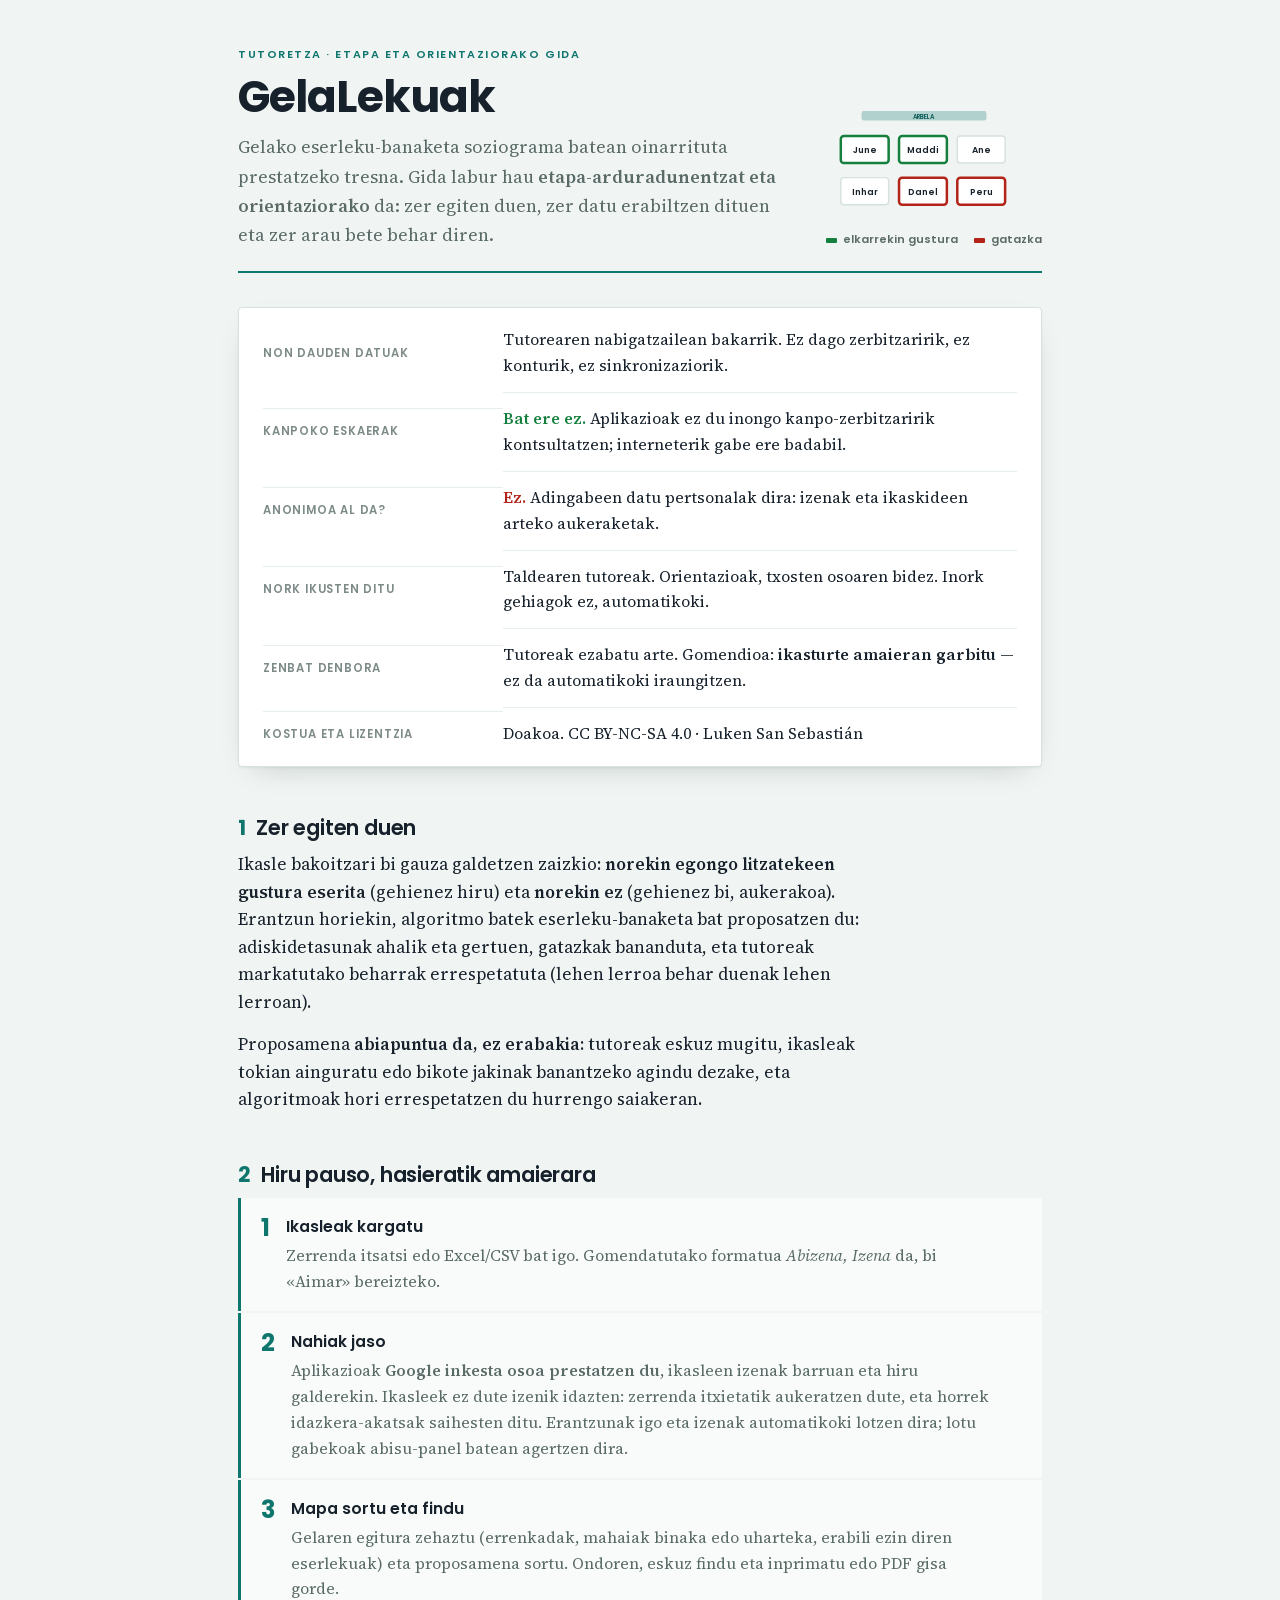
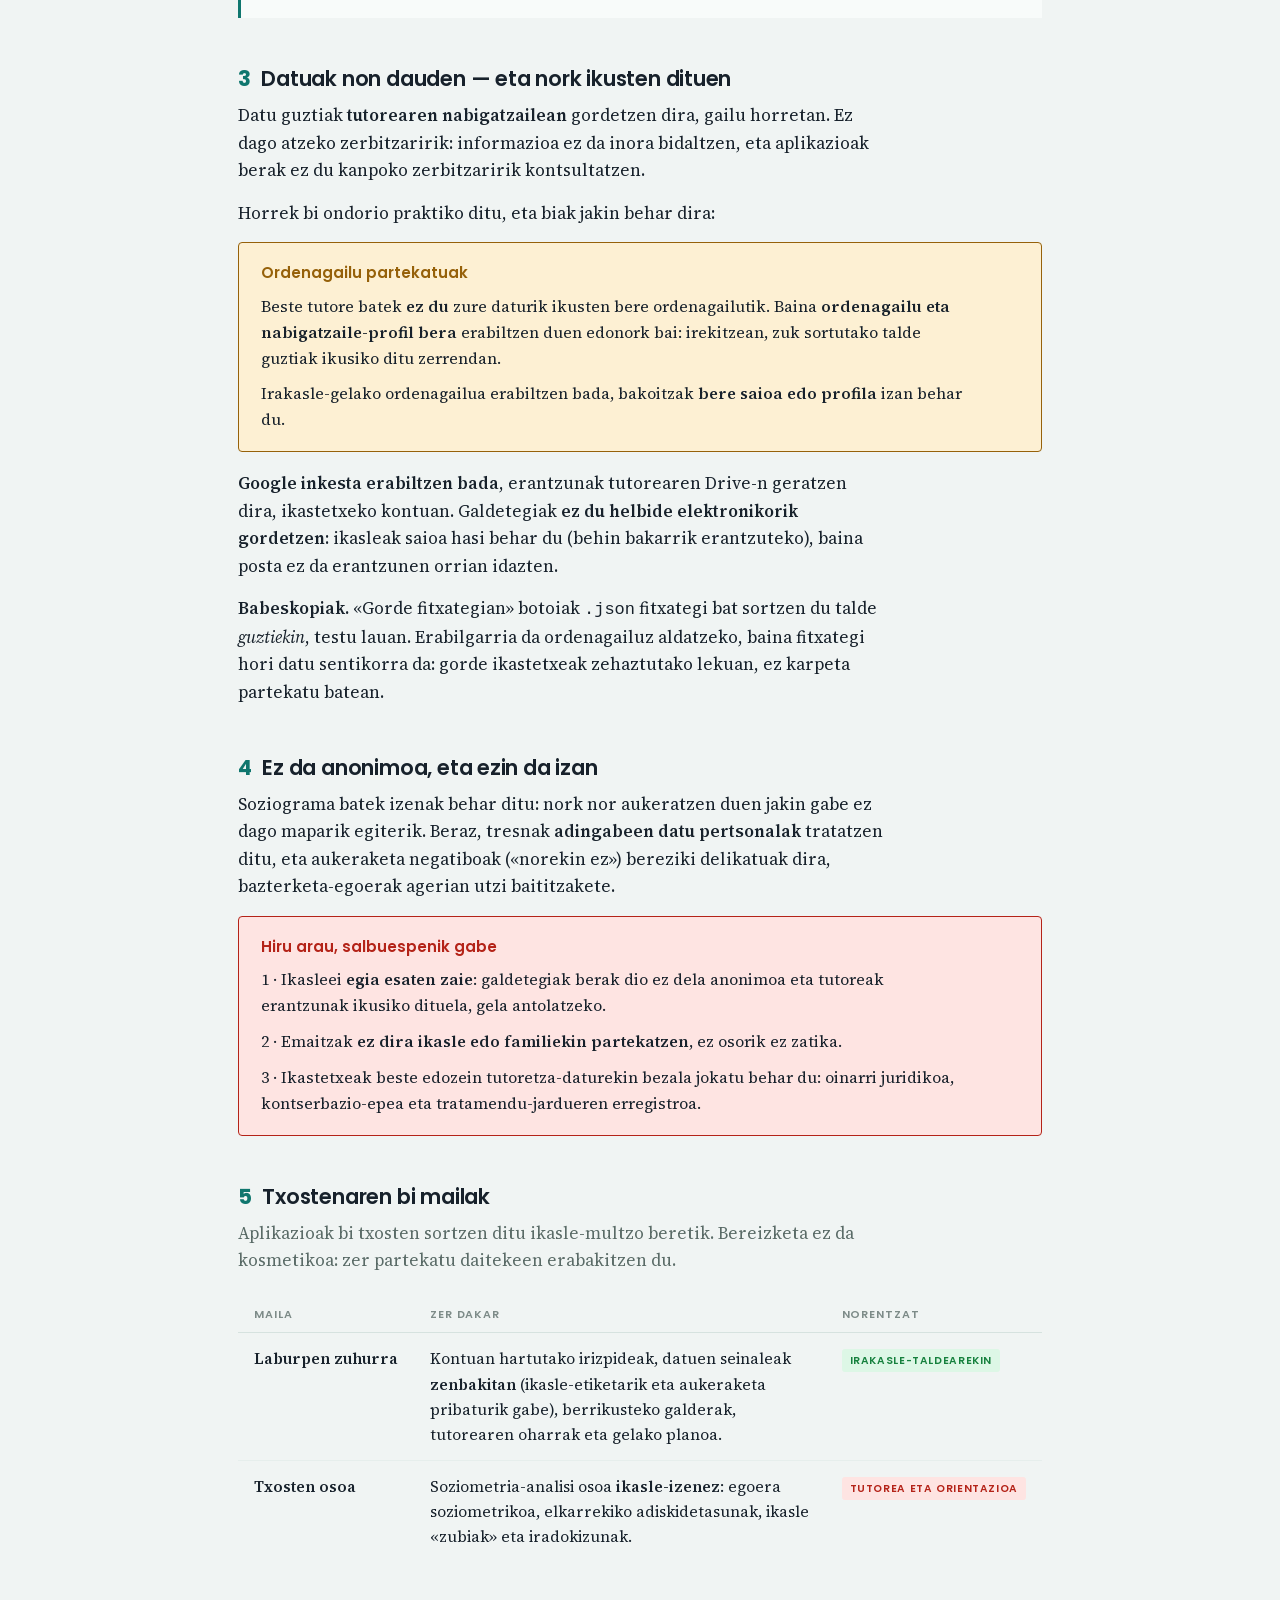
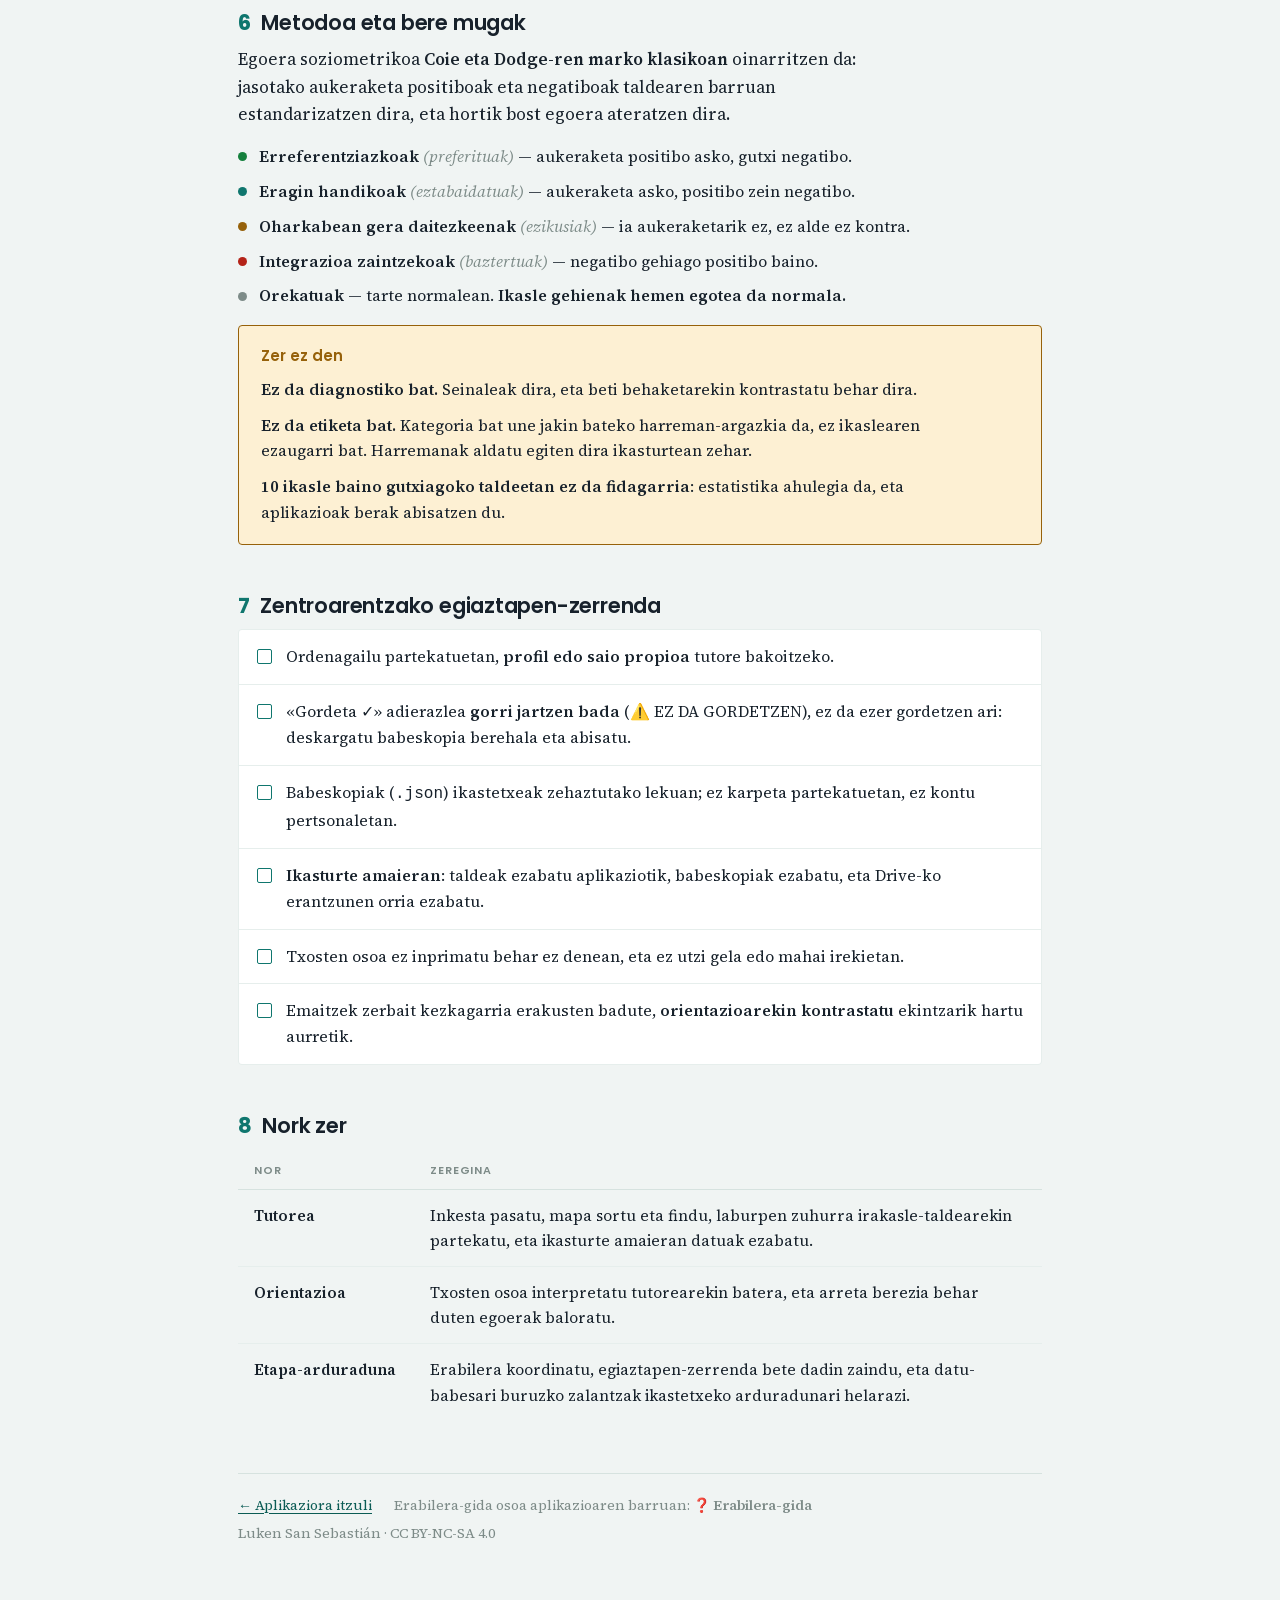
==== eskuliburua.html @ a00d3295 "Etapa eta orientaziorako gida gehitu (eskuliburua.html) Koordinaziorako gida labur bat, tutoreen era" ====
<!DOCTYPE html>
<html lang="eu">
<head>
<meta charset="UTF-8">
<meta name="viewport" content="width=device-width, initial-scale=1">
<title>GelaLekuak eskuliburua — etapa eta orientaziorako</title>
<meta name="description" content="Etapa-arduradunentzat eta orientaziorako gida laburra: zer egiten duen GelaLekuak-ek, zer datu erabiltzen dituen eta zer arau bete behar diren.">
<meta name="author" content="Luken San Sebastián (luken@lasalledonostia.com)">
<meta name="license" content="CC BY-NC-SA 4.0">
<link href="assets/fonts/fonts.css" rel="stylesheet">
<!--
  GelaLekuak — etapa eta orientaziorako gida
  © 2026 Luken San Sebastián · CC BY-NC-SA 4.0
  Menpekotasunik gabe: ez du kanpoko zerbitzaririk kontsultatzen.
-->
<style>
:root{
  --ink:#17212b;
  --muted:#5a6b67;
  --faint:#7d8b88;
  --line:#d6e2df;
  --line-soft:#e6eeec;
  --bg:#f0f4f3;
  --card:#ffffff;
  --paper:#f8fbfa;
  --primary:#0f766e;
  --primary-deep:#0b5c55;
  --primary-soft:#d6f1ed;
  --green:#15803d;
  --green-soft:#ddf7e6;
  --red:#b42318;
  --red-soft:#feE4e2;
  --amber:#96610a;
  --amber-soft:#fdf0d3;
  --shadow:0 1px 2px rgba(16,40,36,.05), 0 10px 30px -18px rgba(16,40,36,.35);
}
@media (prefers-color-scheme: dark){
  :root:not([data-theme="light"]){
    --ink:#e7efec;
    --muted:#9fb2ae;
    --faint:#7f918d;
    --line:#2b3a37;
    --line-soft:#243130;
    --bg:#0e1615;
    --card:#161f1e;
    --paper:#131c1b;
    --primary:#43c5b7;
    --primary-deep:#7ce0d3;
    --primary-soft:#123330;
    --green:#5ad088;
    --green-soft:#12301f;
    --red:#f79288;
    --red-soft:#381916;
    --amber:#e3ab53;
    --amber-soft:#33260f;
    --shadow:0 1px 2px rgba(0,0,0,.4), 0 12px 34px -20px rgba(0,0,0,.9);
  }
}
:root[data-theme="dark"]{
  --ink:#e7efec;
  --muted:#9fb2ae;
  --faint:#7f918d;
  --line:#2b3a37;
  --line-soft:#243130;
  --bg:#0e1615;
  --card:#161f1e;
  --paper:#131c1b;
  --primary:#43c5b7;
  --primary-deep:#7ce0d3;
  --primary-soft:#123330;
  --green:#5ad088;
  --green-soft:#12301f;
  --red:#f79288;
  --red-soft:#381916;
  --amber:#e3ab53;
  --amber-soft:#33260f;
  --shadow:0 1px 2px rgba(0,0,0,.4), 0 12px 34px -20px rgba(0,0,0,.9);
}

*{box-sizing:border-box}
body{
  background:var(--bg);
  color:var(--ink);
  font-family:"Source Serif 4","Iowan Old Style",Georgia,serif;
  font-size:17px;
  line-height:1.62;
  -webkit-font-smoothing:antialiased;
}
.wrap{max-width:53rem;margin:0 auto;padding:0 22px 76px}

/* ---------- Goiburua ---------- */
header.masthead{
  border-bottom:2px solid var(--primary);
  padding:38px 0 22px;
  margin-bottom:34px;
  display:grid;
  grid-template-columns:1fr auto;
  gap:26px;
  align-items:end;
}
.eyebrow{
  font-family:Poppins,"Segoe UI",system-ui,sans-serif;
  font-size:11px;font-weight:600;letter-spacing:.14em;text-transform:uppercase;
  color:var(--primary);margin:0 0 10px;
}
h1{
  font-family:Poppins,"Segoe UI",system-ui,sans-serif;
  font-size:clamp(31px,5vw,44px);font-weight:700;line-height:1.06;
  letter-spacing:-.02em;margin:0 0 12px;text-wrap:balance;
}
.standfirst{margin:0;max-width:34em;color:var(--muted);font-size:18px}
.masthead figure{margin:0}
figcaption{
  font-family:Poppins,"Segoe UI",system-ui,sans-serif;
  font-size:11px;font-weight:600;color:var(--muted);
  margin-top:10px;display:flex;gap:16px;justify-content:center;flex-wrap:wrap;
}
figcaption span{display:inline-flex;align-items:center;gap:6px}
figcaption .sw{width:11px;height:5px;border-radius:1px;display:inline-block}

/* ---------- Datu-fitxa ---------- */
.factsheet{
  background:var(--card);border:1px solid var(--line);border-radius:4px;
  box-shadow:var(--shadow);padding:6px 24px;margin:0 0 44px;
}
.factsheet dl{margin:0;display:grid;grid-template-columns:minmax(9rem,15rem) 1fr}
.factsheet dt,.factsheet dd{
  padding:13px 0;margin:0;border-top:1px solid var(--line-soft);
}
.factsheet dt{
  font-family:Poppins,"Segoe UI",system-ui,sans-serif;
  font-size:11.5px;font-weight:600;letter-spacing:.07em;text-transform:uppercase;
  color:var(--faint);align-self:center;padding-right:18px;
}
.factsheet dd{font-size:16px}
.factsheet dl > dt:first-of-type,
.factsheet dl > dt:first-of-type + dd{border-top:0}
.no{color:var(--red);font-weight:600}
.yes{color:var(--green);font-weight:600}

/* ---------- Atalak ---------- */
section{margin:0 0 44px}
h2{
  font-family:Poppins,"Segoe UI",system-ui,sans-serif;
  font-size:21px;font-weight:600;letter-spacing:-.01em;
  margin:0 0 6px;text-wrap:balance;
}
h2 .n{
  color:var(--primary);font-variant-numeric:tabular-nums;
  margin-right:.5em;font-weight:700;
}
.lede{color:var(--muted);margin:0 0 18px;max-width:38em}
p{margin:0 0 15px;max-width:38em}
strong{font-weight:600}
a{color:var(--primary-deep);text-underline-offset:3px;text-decoration-thickness:1px}
a:focus-visible,button:focus-visible{outline:2px solid var(--primary);outline-offset:3px;border-radius:2px}

/* ---------- Hiru pausoak ---------- */
ol.steps{list-style:none;margin:0;padding:0;display:grid;gap:2px}
ol.steps li{
  background:var(--paper);border-left:3px solid var(--primary);
  padding:16px 20px;display:grid;grid-template-columns:auto 1fr;gap:16px;align-items:start;
}
ol.steps .num{
  font-family:Poppins,"Segoe UI",system-ui,sans-serif;
  font-size:24px;font-weight:700;color:var(--primary);line-height:1;
  font-variant-numeric:tabular-nums;padding-top:2px;
}
ol.steps h3{
  font-family:Poppins,"Segoe UI",system-ui,sans-serif;
  font-size:15.5px;font-weight:600;margin:0 0 4px;
}
ol.steps p{margin:0;font-size:16px;color:var(--muted);max-width:44em}

/* ---------- Oharra ---------- */
.callout{
  background:var(--amber-soft);border:1px solid var(--amber);
  border-radius:4px;padding:18px 22px;margin:0 0 18px;
}
.callout.t-red{background:var(--red-soft);border-color:var(--red)}
.callout h3{
  font-family:Poppins,"Segoe UI",system-ui,sans-serif;
  font-size:15px;font-weight:600;margin:0 0 8px;color:var(--amber);
}
.callout.t-red h3{color:var(--red)}
.callout p{margin:0 0 10px;max-width:44em;font-size:16px}
.callout p:last-child{margin:0}

/* ---------- Taulak ---------- */
.scroller{overflow-x:auto;margin:0 0 16px;-webkit-overflow-scrolling:touch}
table{border-collapse:collapse;width:100%;min-width:34rem;font-size:15.5px}
th,td{text-align:left;vertical-align:top;padding:13px 16px;border-bottom:1px solid var(--line-soft)}
thead th{
  font-family:Poppins,"Segoe UI",system-ui,sans-serif;
  font-size:11px;font-weight:600;letter-spacing:.08em;text-transform:uppercase;
  color:var(--faint);border-bottom:1px solid var(--line);padding-bottom:9px;
}
tbody th{font-weight:600;width:11rem}
tbody tr:last-child th,tbody tr:last-child td{border-bottom:0}
td .tag{
  font-family:Poppins,"Segoe UI",system-ui,sans-serif;
  font-size:10.5px;font-weight:600;letter-spacing:.06em;text-transform:uppercase;
  padding:3px 8px;border-radius:3px;white-space:nowrap;display:inline-block;
}
.tag.ok{background:var(--green-soft);color:var(--green)}
.tag.stop{background:var(--red-soft);color:var(--red)}

/* ---------- Kategoriak ---------- */
ul.kats{list-style:none;margin:0 0 16px;padding:0;display:grid;gap:9px}
ul.kats li{display:grid;grid-template-columns:auto 1fr;gap:12px;align-items:baseline;font-size:16px}
ul.kats .dot{width:9px;height:9px;border-radius:50%;align-self:center}
ul.kats b{font-weight:600}
ul.kats span.tech{color:var(--faint);font-style:italic}

/* ---------- Egiaztapen-zerrenda ---------- */
ul.checks{list-style:none;margin:0;padding:0;display:grid;gap:1px;background:var(--line-soft);
  border:1px solid var(--line-soft);border-radius:4px;overflow:hidden}
ul.checks li{
  background:var(--card);padding:14px 18px;display:grid;
  grid-template-columns:auto 1fr;gap:14px;align-items:start;font-size:16px;
}
ul.checks .box{
  width:15px;height:15px;border:1.5px solid var(--primary);border-radius:2px;
  margin-top:5px;flex:none;
}

/* ---------- Oina ---------- */
footer{
  border-top:1px solid var(--line);margin-top:52px;padding-top:20px;
  font-size:14px;color:var(--faint);display:flex;flex-wrap:wrap;gap:6px 22px;
}
footer a{color:var(--primary-deep)}

@media (max-width:640px){
  header.masthead{grid-template-columns:1fr}
  .masthead figure{order:-1}
  .factsheet dl{grid-template-columns:1fr}
  .factsheet dt{padding-bottom:0;border-top:1px solid var(--line-soft)}
  .factsheet dd{padding-top:4px;border-top:0}
  .factsheet dl > dt:first-of-type + dd{border-top:0}
  tbody th{width:auto}
}
@media print{
  body{background:#fff;color:#000;font-size:11pt}
  .wrap{max-width:none;padding:0}
  section,.factsheet,ol.steps li,.callout{break-inside:avoid}
  .factsheet,ul.checks li{box-shadow:none}
}
@media (prefers-reduced-motion:reduce){*{animation:none!important;transition:none!important}}
</style>

<div class="wrap">

<header class="masthead">
  <div>
    <p class="eyebrow">Tutoretza · Etapa eta orientaziorako gida</p>
    <h1>GelaLekuak</h1>
    <p class="standfirst">Gelako eserleku-banaketa soziograma batean oinarrituta prestatzeko tresna. Gida labur hau <strong>etapa-arduradunentzat eta orientaziorako</strong> da: zer egiten duen, zer datu erabiltzen dituen eta zer arau bete behar diren.</p>
  </div>
  <figure aria-labelledby="mapcap">
    <svg width="196" height="104" viewBox="0 0 188 100" role="img" aria-label="Gelako maparen adibidea: bi mahai berdez lotuta, bi mahai gorriz banatuta">
      <rect x="34" y="2" width="120" height="9" rx="2" fill="var(--primary)" opacity=".28"/>
      <text x="94" y="9.5" text-anchor="middle" font-family="Poppins, sans-serif" font-size="6" font-weight="600" fill="var(--primary-deep)">ARBELA</text>
      <g fill="var(--card)" stroke="var(--line)" stroke-width="1.4">
        <rect x="14" y="26" width="46" height="26" rx="3"/>
        <rect x="70" y="26" width="46" height="26" rx="3"/>
        <rect x="126" y="26" width="46" height="26" rx="3"/>
        <rect x="14" y="66" width="46" height="26" rx="3"/>
        <rect x="70" y="66" width="46" height="26" rx="3"/>
        <rect x="126" y="66" width="46" height="26" rx="3"/>
      </g>
      <rect x="14" y="26" width="46" height="26" rx="3" fill="none" stroke="var(--green)" stroke-width="2.4"/>
      <rect x="70" y="26" width="46" height="26" rx="3" fill="none" stroke="var(--green)" stroke-width="2.4"/>
      <rect x="70" y="66" width="46" height="26" rx="3" fill="none" stroke="var(--red)" stroke-width="2.4"/>
      <rect x="126" y="66" width="46" height="26" rx="3" fill="none" stroke="var(--red)" stroke-width="2.4"/>
      <g font-family="Poppins, sans-serif" font-size="8.5" font-weight="600" fill="var(--ink)" text-anchor="middle">
        <text x="37" y="42.5">June</text>
        <text x="93" y="42.5">Maddi</text>
        <text x="149" y="42.5">Ane</text>
        <text x="37" y="82.5">Inhar</text>
        <text x="93" y="82.5">Danel</text>
        <text x="149" y="82.5">Peru</text>
      </g>
    </svg>
    <figcaption id="mapcap">
      <span><i class="sw" style="background:var(--green)"></i>elkarrekin gustura</span>
      <span><i class="sw" style="background:var(--red)"></i>gatazka</span>
    </figcaption>
  </figure>
</header>

<div class="factsheet">
  <dl>
    <dt>Non dauden datuak</dt>
    <dd>Tutorearen nabigatzailean bakarrik. Ez dago zerbitzaririk, ez konturik, ez sinkronizaziorik.</dd>
    <dt>Kanpoko eskaerak</dt>
    <dd><span class="yes">Bat ere ez.</span> Aplikazioak ez du inongo kanpo-zerbitzaririk kontsultatzen; interneterik gabe ere badabil.</dd>
    <dt>Anonimoa al da?</dt>
    <dd><span class="no">Ez.</span> Adingabeen datu pertsonalak dira: izenak eta ikaskideen arteko aukeraketak.</dd>
    <dt>Nork ikusten ditu</dt>
    <dd>Taldearen tutoreak. Orientazioak, txosten osoaren bidez. Inork gehiagok ez, automatikoki.</dd>
    <dt>Zenbat denbora</dt>
    <dd>Tutoreak ezabatu arte. Gomendioa: <strong>ikasturte amaieran garbitu</strong> — ez da automatikoki iraungitzen.</dd>
    <dt>Kostua eta lizentzia</dt>
    <dd>Doakoa. CC BY-NC-SA 4.0 · Luken San Sebastián</dd>
  </dl>
</div>

<section>
  <h2><span class="n">1</span>Zer egiten duen</h2>
  <p>Ikasle bakoitzari bi gauza galdetzen zaizkio: <strong>norekin egongo litzatekeen gustura eserita</strong> (gehienez hiru) eta <strong>norekin ez</strong> (gehienez bi, aukerakoa). Erantzun horiekin, algoritmo batek eserleku-banaketa bat proposatzen du: adiskidetasunak ahalik eta gertuen, gatazkak bananduta, eta tutoreak markatutako beharrak errespetatuta (lehen lerroa behar duenak lehen lerroan).</p>
  <p>Proposamena <strong>abiapuntua da, ez erabakia</strong>: tutoreak eskuz mugitu, ikasleak tokian ainguratu edo bikote jakinak banantzeko agindu dezake, eta algoritmoak hori errespetatzen du hurrengo saiakeran.</p>
</section>

<section>
  <h2><span class="n">2</span>Hiru pauso, hasieratik amaierara</h2>
  <ol class="steps">
    <li>
      <span class="num" aria-hidden="true">1</span>
      <div>
        <h3>Ikasleak kargatu</h3>
        <p>Zerrenda itsatsi edo Excel/CSV bat igo. Gomendatutako formatua <em>Abizena, Izena</em> da, bi «Aimar» bereizteko.</p>
      </div>
    </li>
    <li>
      <span class="num" aria-hidden="true">2</span>
      <div>
        <h3>Nahiak jaso</h3>
        <p>Aplikazioak <strong>Google inkesta osoa prestatzen du</strong>, ikasleen izenak barruan eta hiru galderekin. Ikasleek ez dute izenik idazten: zerrenda itxietatik aukeratzen dute, eta horrek idazkera-akatsak saihesten ditu. Erantzunak igo eta izenak automatikoki lotzen dira; lotu gabekoak abisu-panel batean agertzen dira.</p>
      </div>
    </li>
    <li>
      <span class="num" aria-hidden="true">3</span>
      <div>
        <h3>Mapa sortu eta findu</h3>
        <p>Gelaren egitura zehaztu (errenkadak, mahaiak binaka edo uharteka, erabili ezin diren eserlekuak) eta proposamena sortu. Ondoren, eskuz findu eta inprimatu edo PDF gisa gorde.</p>
      </div>
    </li>
  </ol>
</section>

<section>
  <h2><span class="n">3</span>Datuak non dauden — eta nork ikusten dituen</h2>
  <p>Datu guztiak <strong>tutorearen nabigatzailean</strong> gordetzen dira, gailu horretan. Ez dago atzeko zerbitzaririk: informazioa ez da inora bidaltzen, eta aplikazioak berak ez du kanpoko zerbitzaririk kontsultatzen.</p>
  <p>Horrek bi ondorio praktiko ditu, eta biak jakin behar dira:</p>
  <div class="callout">
    <h3>Ordenagailu partekatuak</h3>
    <p>Beste tutore batek <strong>ez du</strong> zure daturik ikusten bere ordenagailutik. Baina <strong>ordenagailu eta nabigatzaile-profil bera</strong> erabiltzen duen edonork bai: irekitzean, zuk sortutako talde guztiak ikusiko ditu zerrendan.</p>
      <p>Irakasle-gelako ordenagailua erabiltzen bada, bakoitzak <strong>bere saioa edo profila</strong> izan behar du.</p>
  </div>
  <p><strong>Google inkesta erabiltzen bada</strong>, erantzunak tutorearen Drive-n geratzen dira, ikastetxeko kontuan. Galdetegiak <strong>ez du helbide elektronikorik gordetzen</strong>: ikasleak saioa hasi behar du (behin bakarrik erantzuteko), baina posta ez da erantzunen orrian idazten.</p>
  <p><strong>Babeskopiak.</strong> «Gorde fitxategian» botoiak <code>.json</code> fitxategi bat sortzen du talde <em>guztiekin</em>, testu lauan. Erabilgarria da ordenagailuz aldatzeko, baina fitxategi hori datu sentikorra da: gorde ikastetxeak zehaztutako lekuan, ez karpeta partekatu batean.</p>
</section>

<section>
  <h2><span class="n">4</span>Ez da anonimoa, eta ezin da izan</h2>
  <p>Soziograma batek izenak behar ditu: nork nor aukeratzen duen jakin gabe ez dago maparik egiterik. Beraz, tresnak <strong>adingabeen datu pertsonalak</strong> tratatzen ditu, eta aukeraketa negatiboak («norekin ez») bereziki delikatuak dira, bazterketa-egoerak agerian utzi baititzakete.</p>
  <div class="callout t-red">
    <h3>Hiru arau, salbuespenik gabe</h3>
    <p>1 · Ikasleei <strong>egia esaten zaie</strong>: galdetegiak berak dio ez dela anonimoa eta tutoreak erantzunak ikusiko dituela, gela antolatzeko.</p>
    <p>2 · Emaitzak <strong>ez dira ikasle edo familiekin partekatzen</strong>, ez osorik ez zatika.</p>
    <p>3 · Ikastetxeak beste edozein tutoretza-daturekin bezala jokatu behar du: oinarri juridikoa, kontserbazio-epea eta tratamendu-jardueren erregistroa.</p>
  </div>
</section>

<section>
  <h2><span class="n">5</span>Txostenaren bi mailak</h2>
  <p class="lede">Aplikazioak bi txosten sortzen ditu ikasle-multzo beretik. Bereizketa ez da kosmetikoa: zer partekatu daitekeen erabakitzen du.</p>
  <div class="scroller">
    <table>
      <thead>
        <tr><th scope="col">Maila</th><th scope="col">Zer dakar</th><th scope="col">Norentzat</th></tr>
      </thead>
      <tbody>
        <tr>
          <th scope="row">Laburpen zuhurra</th>
          <td>Kontuan hartutako irizpideak, datuen seinaleak <strong>zenbakitan</strong> (ikasle-etiketarik eta aukeraketa pribaturik gabe), berrikusteko galderak, tutorearen oharrak eta gelako planoa.</td>
          <td><span class="tag ok">Irakasle-taldearekin</span></td>
        </tr>
        <tr>
          <th scope="row">Txosten osoa</th>
          <td>Soziometria-analisi osoa <strong>ikasle-izenez</strong>: egoera soziometrikoa, elkarrekiko adiskidetasunak, ikasle «zubiak» eta iradokizunak.</td>
          <td><span class="tag stop">Tutorea eta orientazioa</span></td>
        </tr>
      </tbody>
    </table>
  </div>
</section>

<section>
  <h2><span class="n">6</span>Metodoa eta bere mugak</h2>
  <p>Egoera soziometrikoa <strong>Coie eta Dodge-ren marko klasikoan</strong> oinarritzen da: jasotako aukeraketa positiboak eta negatiboak taldearen barruan estandarizatzen dira, eta hortik bost egoera ateratzen dira.</p>
  <ul class="kats">
    <li><span class="dot" style="background:var(--green)"></span><span><b>Erreferentziazkoak</b> <span class="tech">(preferituak)</span> — aukeraketa positibo asko, gutxi negatibo.</span></li>
    <li><span class="dot" style="background:var(--primary)"></span><span><b>Eragin handikoak</b> <span class="tech">(eztabaidatuak)</span> — aukeraketa asko, positibo zein negatibo.</span></li>
    <li><span class="dot" style="background:var(--amber)"></span><span><b>Oharkabean gera daitezkeenak</b> <span class="tech">(ezikusiak)</span> — ia aukeraketarik ez, ez alde ez kontra.</span></li>
    <li><span class="dot" style="background:var(--red)"></span><span><b>Integrazioa zaintzekoak</b> <span class="tech">(baztertuak)</span> — negatibo gehiago positibo baino.</span></li>
    <li><span class="dot" style="background:var(--faint)"></span><span><b>Orekatuak</b> — tarte normalean. <strong>Ikasle gehienak hemen egotea da normala.</strong></span></li>
  </ul>
  <div class="callout">
    <h3>Zer ez den</h3>
    <p><strong>Ez da diagnostiko bat.</strong> Seinaleak dira, eta beti behaketarekin kontrastatu behar dira.</p>
    <p><strong>Ez da etiketa bat.</strong> Kategoria bat une jakin bateko harreman-argazkia da, ez ikaslearen ezaugarri bat. Harremanak aldatu egiten dira ikasturtean zehar.</p>
    <p><strong>10 ikasle baino gutxiagoko taldeetan ez da fidagarria</strong>: estatistika ahulegia da, eta aplikazioak berak abisatzen du.</p>
  </div>
</section>

<section>
  <h2><span class="n">7</span>Zentroarentzako egiaztapen-zerrenda</h2>
  <ul class="checks">
    <li><span class="box" aria-hidden="true"></span><span>Ordenagailu partekatuetan, <strong>profil edo saio propioa</strong> tutore bakoitzeko.</span></li>
    <li><span class="box" aria-hidden="true"></span><span>«Gordeta ✓» adierazlea <strong>gorri jartzen bada</strong> (⚠️ EZ DA GORDETZEN), ez da ezer gordetzen ari: deskargatu babeskopia berehala eta abisatu.</span></li>
    <li><span class="box" aria-hidden="true"></span><span>Babeskopiak (<code>.json</code>) ikastetxeak zehaztutako lekuan; ez karpeta partekatuetan, ez kontu pertsonaletan.</span></li>
    <li><span class="box" aria-hidden="true"></span><span><strong>Ikasturte amaieran</strong>: taldeak ezabatu aplikaziotik, babeskopiak ezabatu, eta Drive-ko erantzunen orria ezabatu.</span></li>
    <li><span class="box" aria-hidden="true"></span><span>Txosten osoa ez inprimatu behar ez denean, eta ez utzi gela edo mahai irekietan.</span></li>
    <li><span class="box" aria-hidden="true"></span><span>Emaitzek zerbait kezkagarria erakusten badute, <strong>orientazioarekin kontrastatu</strong> ekintzarik hartu aurretik.</span></li>
  </ul>
</section>

<section>
  <h2><span class="n">8</span>Nork zer</h2>
  <div class="scroller">
    <table>
      <thead>
        <tr><th scope="col">Nor</th><th scope="col">Zeregina</th></tr>
      </thead>
      <tbody>
        <tr><th scope="row">Tutorea</th><td>Inkesta pasatu, mapa sortu eta findu, laburpen zuhurra irakasle-taldearekin partekatu, eta ikasturte amaieran datuak ezabatu.</td></tr>
        <tr><th scope="row">Orientazioa</th><td>Txosten osoa interpretatu tutorearekin batera, eta arreta berezia behar duten egoerak baloratu.</td></tr>
        <tr><th scope="row">Etapa-arduraduna</th><td>Erabilera koordinatu, egiaztapen-zerrenda bete dadin zaindu, eta datu-babesari buruzko zalantzak ikastetxeko arduradunari helarazi.</td></tr>
      </tbody>
    </table>
  </div>
</section>

<footer>
  <span><a href="./">← Aplikaziora itzuli</a></span>
  <span>Erabilera-gida osoa aplikazioaren barruan: <strong>❓ Erabilera-gida</strong></span>
  <span>Luken San Sebastián · CC BY-NC-SA 4.0</span>
</footer>

</div>

</body>
</html>
---- assets/fonts/fonts.css ----
/* Poppins & Inter — Google Fonts (SIL Open Font License 1.1), autoalojatuak.
   Ez da eskaerarik egiten kanpoko zerbitzarietara. */

@font-face {
  font-family: 'Inter';
  font-style: normal;
  font-weight: 400 700;
  font-display: swap;
  src: url('./Inter-400-700-latin-ext.woff2') format('woff2');
  unicode-range: U+0100-02BA, U+02BD-02C5, U+02C7-02CC, U+02CE-02D7, U+02DD-02FF, U+0304, U+0308, U+0329, U+1D00-1DBF, U+1E00-1E9F, U+1EF2-1EFF, U+2020, U+20A0-20AB, U+20AD-20C0, U+2113, U+2C60-2C7F, U+A720-A7FF;
}

@font-face {
  font-family: 'Inter';
  font-style: normal;
  font-weight: 400 700;
  font-display: swap;
  src: url('./Inter-400-700-latin.woff2') format('woff2');
  unicode-range: U+0000-00FF, U+0131, U+0152-0153, U+02BB-02BC, U+02C6, U+02DA, U+02DC, U+0304, U+0308, U+0329, U+2000-206F, U+20AC, U+2122, U+2191, U+2193, U+2212, U+2215, U+FEFF, U+FFFD;
}

@font-face {
  font-family: 'Poppins';
  font-style: normal;
  font-weight: 600;
  font-display: swap;
  src: url('./Poppins-600-latin-ext.woff2') format('woff2');
  unicode-range: U+0100-02BA, U+02BD-02C5, U+02C7-02CC, U+02CE-02D7, U+02DD-02FF, U+0304, U+0308, U+0329, U+1D00-1DBF, U+1E00-1E9F, U+1EF2-1EFF, U+2020, U+20A0-20AB, U+20AD-20C0, U+2113, U+2C60-2C7F, U+A720-A7FF;
}

@font-face {
  font-family: 'Poppins';
  font-style: normal;
  font-weight: 600;
  font-display: swap;
  src: url('./Poppins-600-latin.woff2') format('woff2');
  unicode-range: U+0000-00FF, U+0131, U+0152-0153, U+02BB-02BC, U+02C6, U+02DA, U+02DC, U+0304, U+0308, U+0329, U+2000-206F, U+20AC, U+2122, U+2191, U+2193, U+2212, U+2215, U+FEFF, U+FFFD;
}

@font-face {
  font-family: 'Poppins';
  font-style: normal;
  font-weight: 700;
  font-display: swap;
  src: url('./Poppins-700-latin-ext.woff2') format('woff2');
  unicode-range: U+0100-02BA, U+02BD-02C5, U+02C7-02CC, U+02CE-02D7, U+02DD-02FF, U+0304, U+0308, U+0329, U+1D00-1DBF, U+1E00-1E9F, U+1EF2-1EFF, U+2020, U+20A0-20AB, U+20AD-20C0, U+2113, U+2C60-2C7F, U+A720-A7FF;
}

@font-face {
  font-family: 'Poppins';
  font-style: normal;
  font-weight: 700;
  font-display: swap;
  src: url('./Poppins-700-latin.woff2') format('woff2');
  unicode-range: U+0000-00FF, U+0131, U+0152-0153, U+02BB-02BC, U+02C6, U+02DA, U+02DC, U+0304, U+0308, U+0329, U+2000-206F, U+20AC, U+2122, U+2191, U+2193, U+2212, U+2215, U+FEFF, U+FFFD;
}

@font-face {
  font-family: 'Poppins';
  font-style: normal;
  font-weight: 800;
  font-display: swap;
  src: url('./Poppins-800-latin-ext.woff2') format('woff2');
  unicode-range: U+0100-02BA, U+02BD-02C5, U+02C7-02CC, U+02CE-02D7, U+02DD-02FF, U+0304, U+0308, U+0329, U+1D00-1DBF, U+1E00-1E9F, U+1EF2-1EFF, U+2020, U+20A0-20AB, U+20AD-20C0, U+2113, U+2C60-2C7F, U+A720-A7FF;
}

@font-face {
  font-family: 'Poppins';
  font-style: normal;
  font-weight: 800;
  font-display: swap;
  src: url('./Poppins-800-latin.woff2') format('woff2');
  unicode-range: U+0000-00FF, U+0131, U+0152-0153, U+02BB-02BC, U+02C6, U+02DA, U+02DC, U+0304, U+0308, U+0329, U+2000-206F, U+20AC, U+2122, U+2191, U+2193, U+2212, U+2215, U+FEFF, U+FFFD;
}

/* Source Serif 4 — dokumentuetarako (eskuliburua.html) */

@font-face {
  font-family: 'Source Serif 4';
  font-style: italic;
  font-weight: 400;
  font-display: swap;
  src: url('./SourceSerif4-italic-latin.woff2') format('woff2');
  unicode-range: U+0000-00FF, U+0131, U+0152-0153, U+02BB-02BC, U+02C6, U+02DA, U+02DC, U+0304, U+0308, U+0329, U+2000-206F, U+20AC, U+2122, U+2191, U+2193, U+2212, U+2215, U+FEFF, U+FFFD;
}

@font-face {
  font-family: 'Source Serif 4';
  font-style: normal;
  font-weight: 400 600;
  font-display: swap;
  src: url('./SourceSerif4-normal-latin.woff2') format('woff2');
  unicode-range: U+0000-00FF, U+0131, U+0152-0153, U+02BB-02BC, U+02C6, U+02DA, U+02DC, U+0304, U+0308, U+0329, U+2000-206F, U+20AC, U+2122, U+2191, U+2193, U+2212, U+2215, U+FEFF, U+FFFD;
}
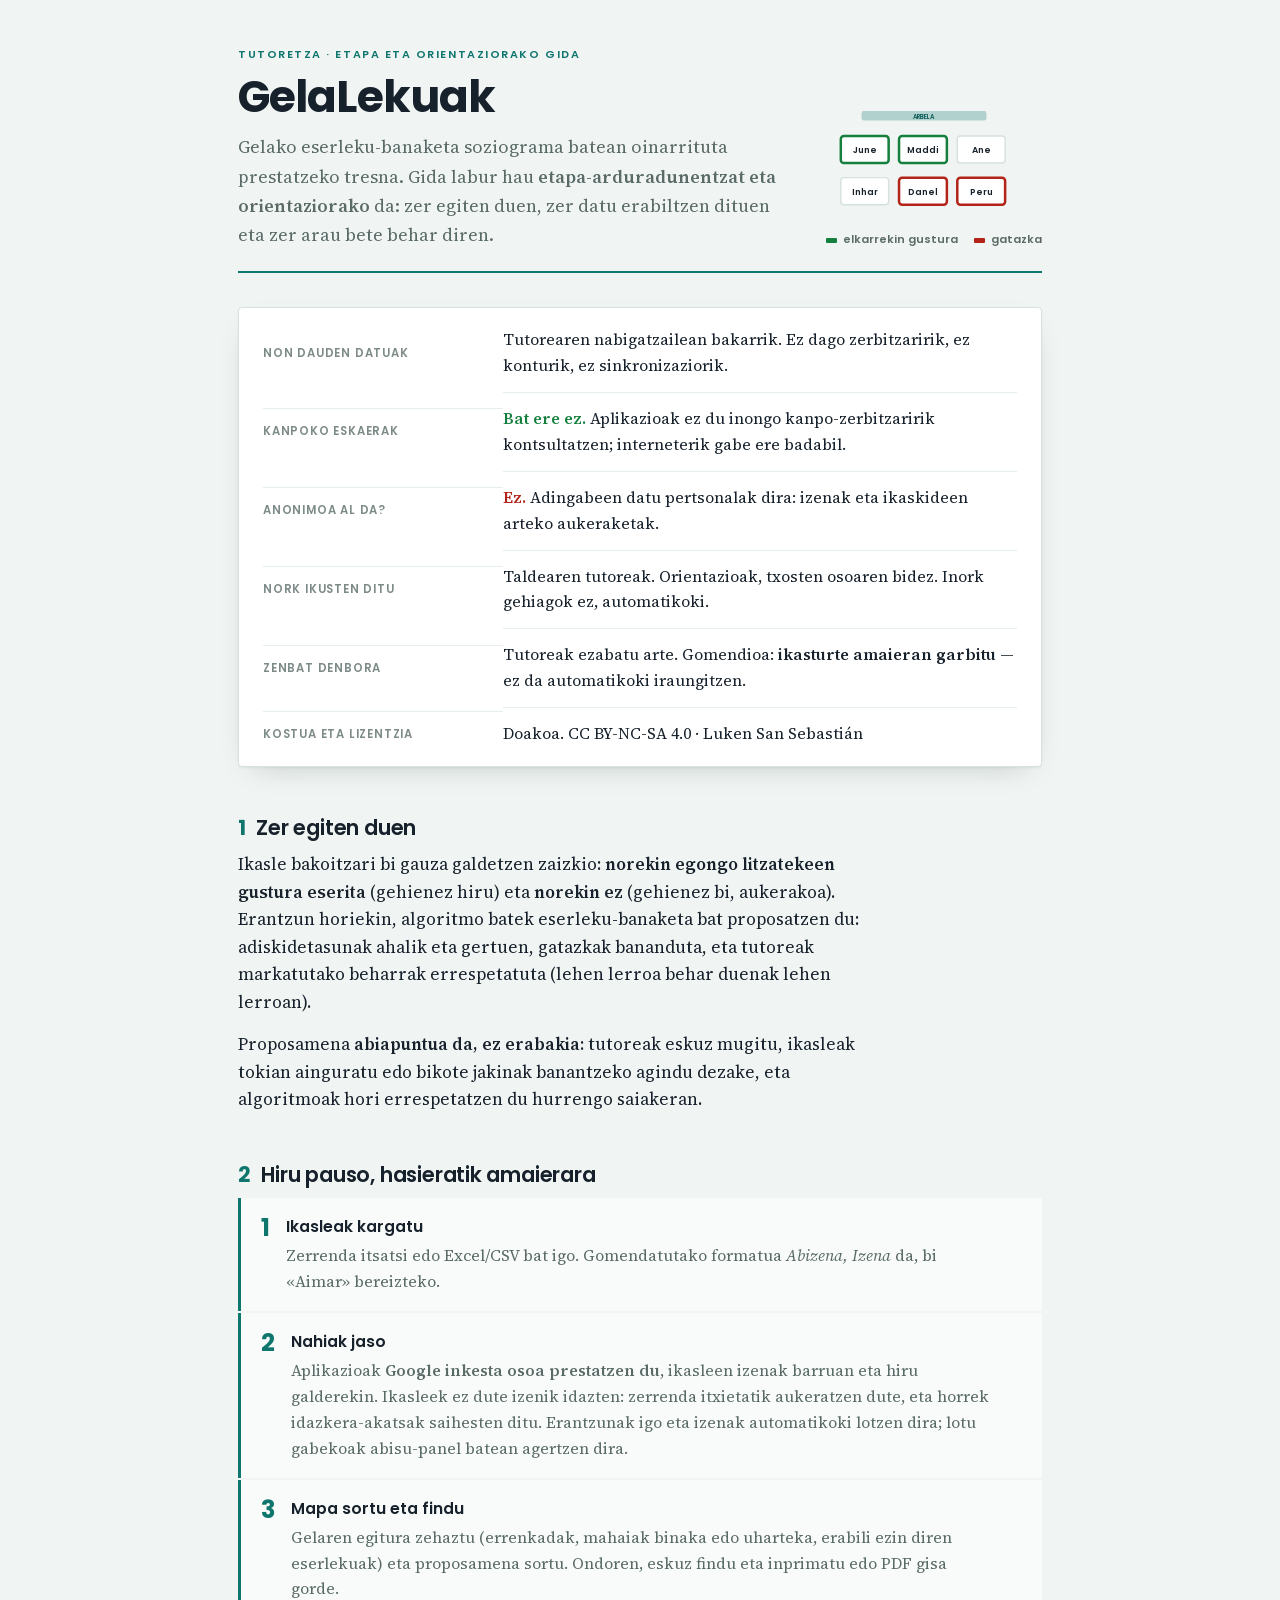
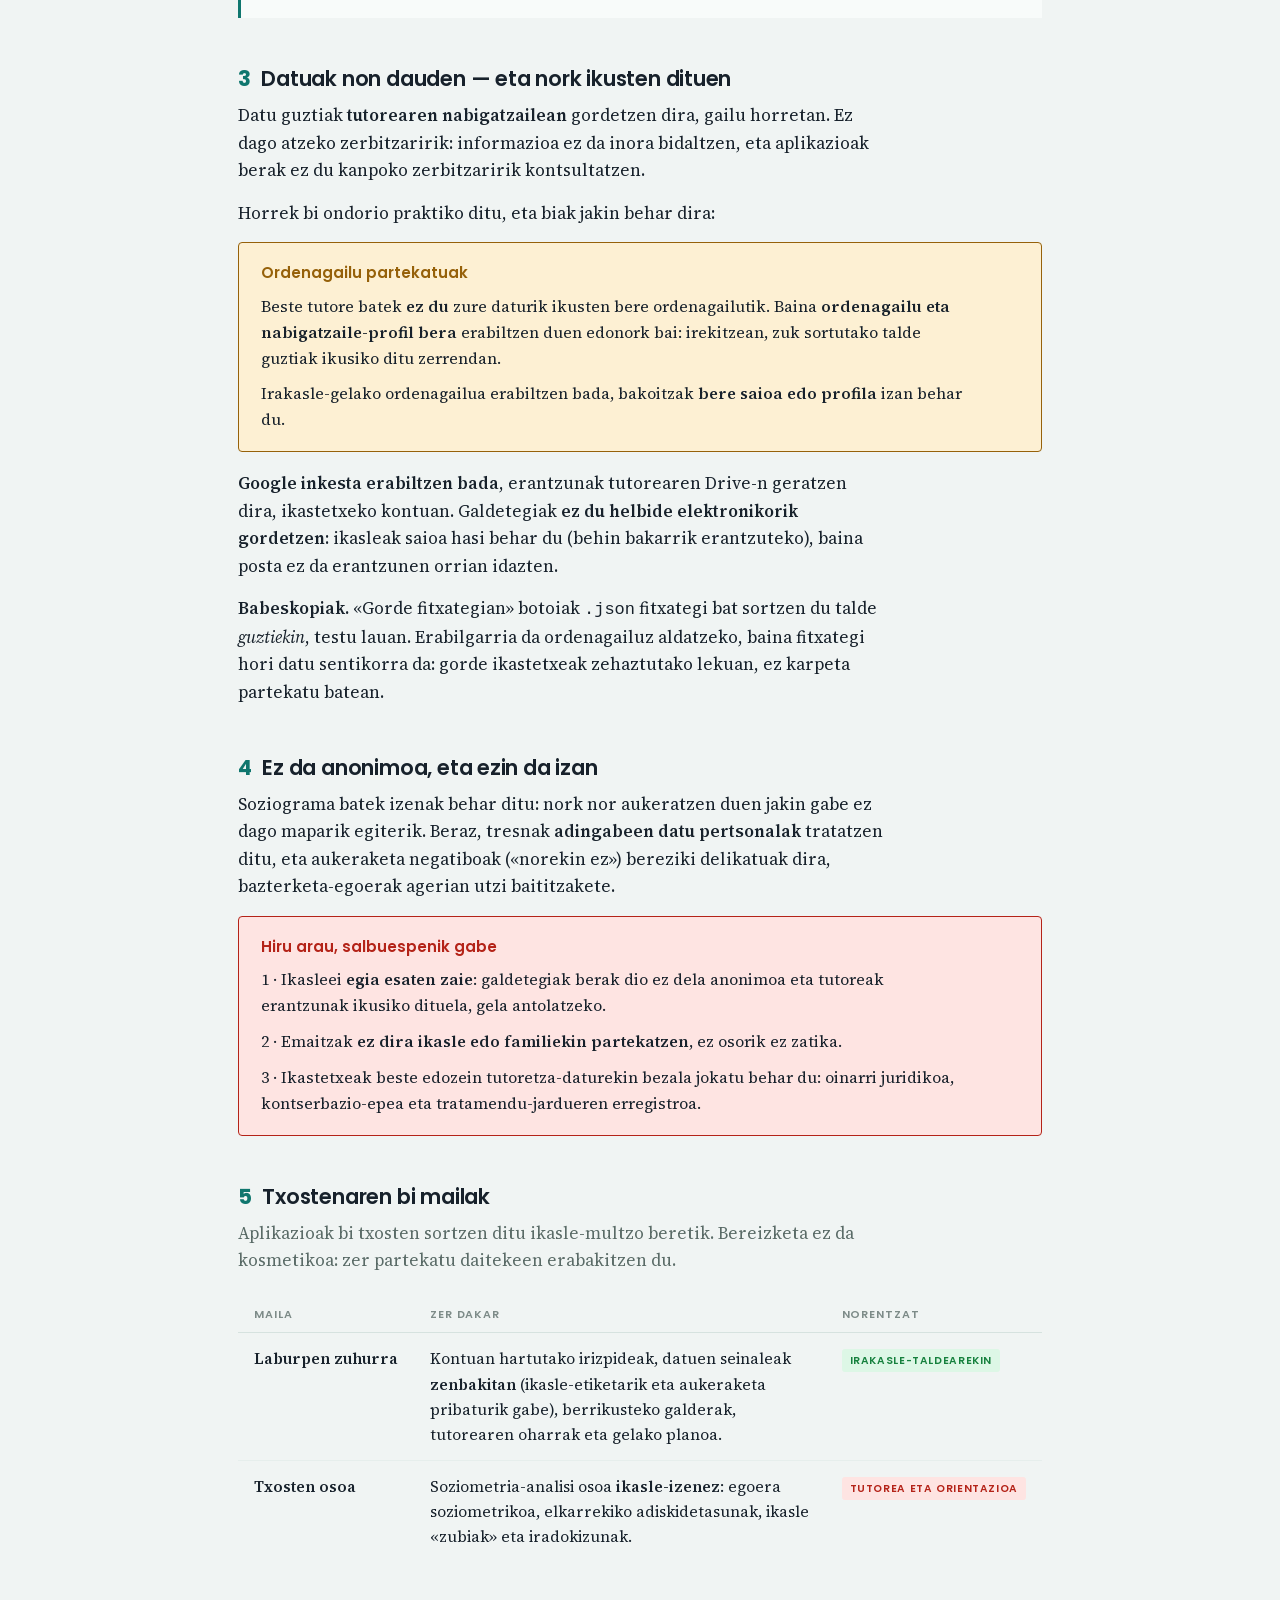
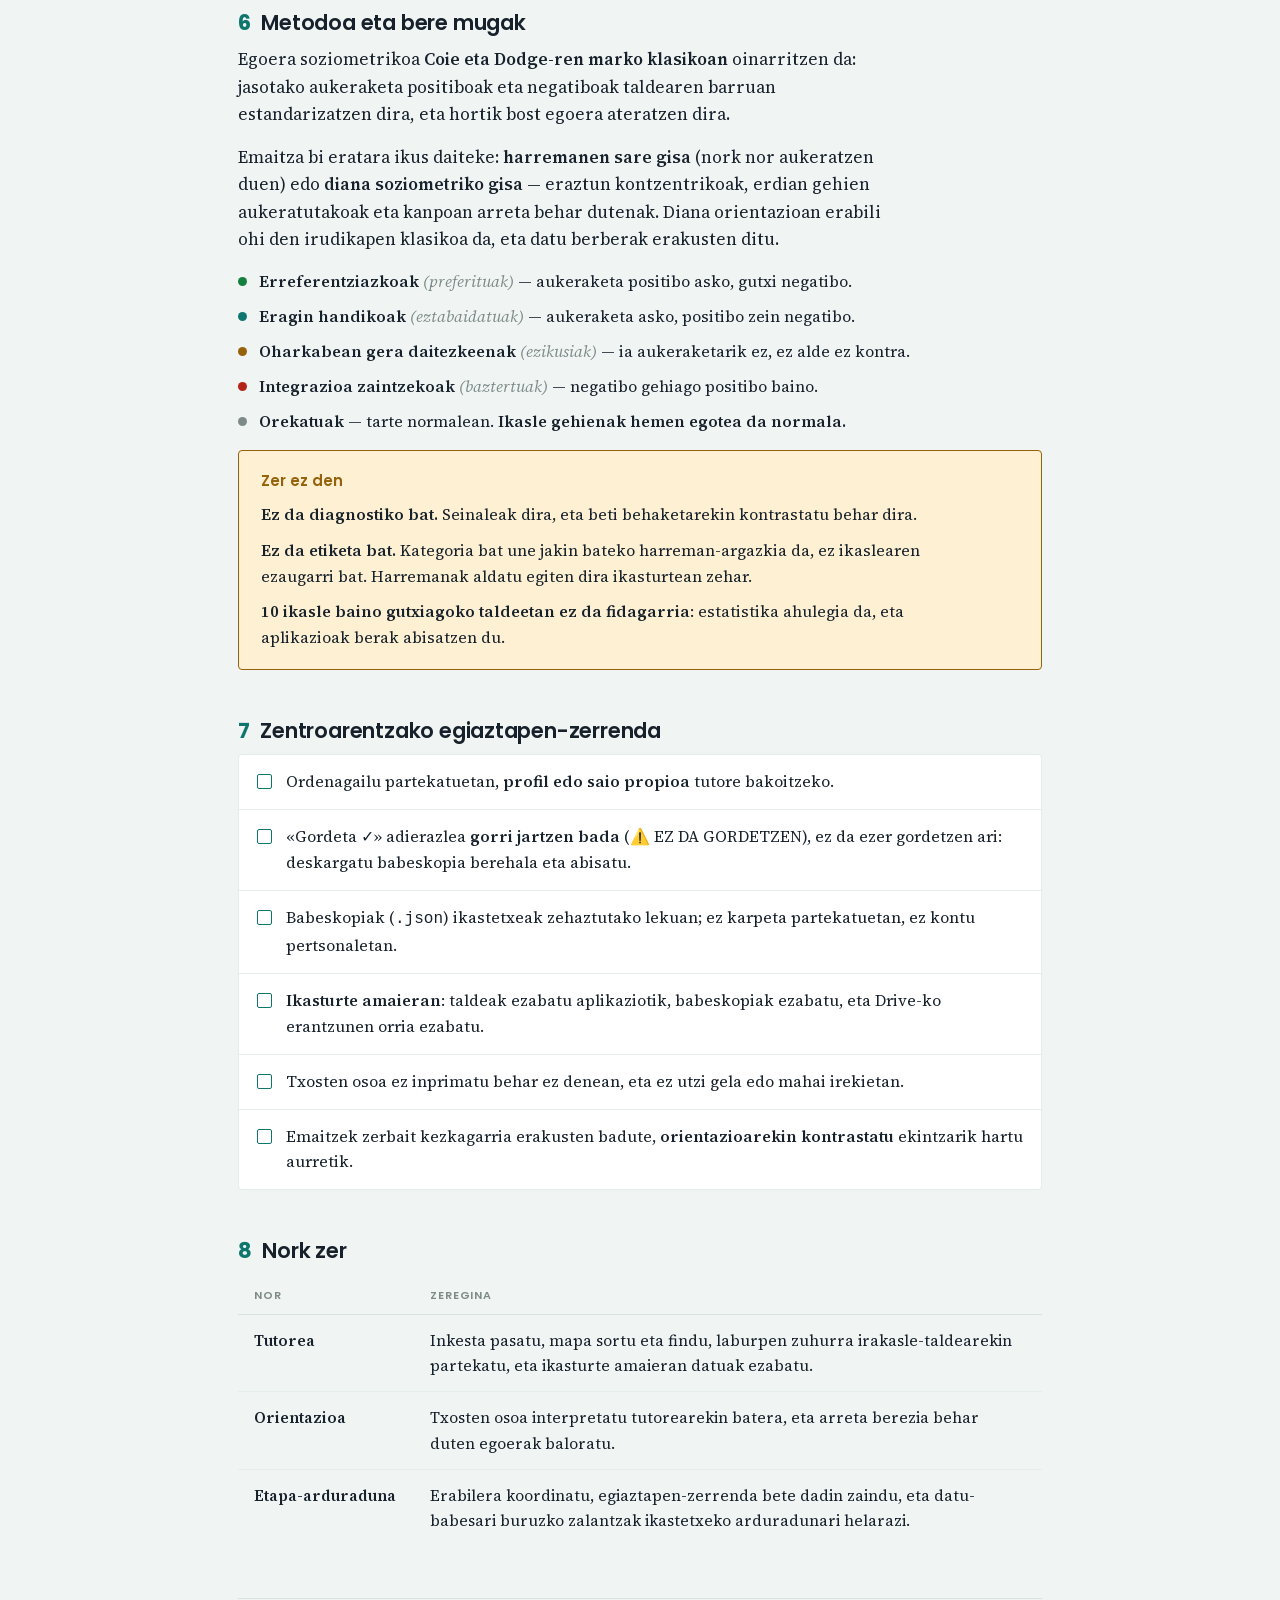
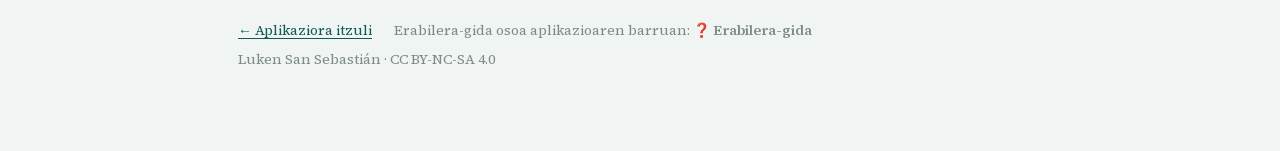
==== commit cbd82574: "Diana soziometrikoa gehitu soziogramaren ikuspegi berri gisa Orientazioan erabili ohi den irudikapen" ====
--- a/eskuliburua.html
+++ b/eskuliburua.html
@@ -5,6 +5,7 @@
 <meta name="viewport" content="width=device-width, initial-scale=1">
 <title>GelaLekuak eskuliburua — etapa eta orientaziorako</title>
 <meta name="description" content="Etapa-arduradunentzat eta orientaziorako gida laburra: zer egiten duen GelaLekuak-ek, zer datu erabiltzen dituen eta zer arau bete behar diren.">
+<meta name="robots" content="noindex, nofollow, noarchive">
 <meta name="author" content="Luken San Sebastián (luken@lasalledonostia.com)">
 <meta name="license" content="CC BY-NC-SA 4.0">
 <link href="assets/fonts/fonts.css" rel="stylesheet">
@@ -390,6 +391,9 @@
 <section>
   <h2><span class="n">6</span>Metodoa eta bere mugak</h2>
   <p>Egoera soziometrikoa <strong>Coie eta Dodge-ren marko klasikoan</strong> oinarritzen da: jasotako aukeraketa positiboak eta negatiboak taldearen barruan estandarizatzen dira, eta hortik bost egoera ateratzen dira.</p>
+  <p>Emaitza bi eratara ikus daiteke: <strong>harremanen sare gisa</strong> (nork nor aukeratzen duen) edo
+  <strong>diana soziometriko gisa</strong> — eraztun kontzentrikoak, erdian gehien aukeratutakoak eta kanpoan
+  arreta behar dutenak. Diana orientazioan erabili ohi den irudikapen klasikoa da, eta datu berberak erakusten ditu.</p>
   <ul class="kats">
     <li><span class="dot" style="background:var(--green)"></span><span><b>Erreferentziazkoak</b> <span class="tech">(preferituak)</span> — aukeraketa positibo asko, gutxi negatibo.</span></li>
     <li><span class="dot" style="background:var(--primary)"></span><span><b>Eragin handikoak</b> <span class="tech">(eztabaidatuak)</span> — aukeraketa asko, positibo zein negatibo.</span></li>
